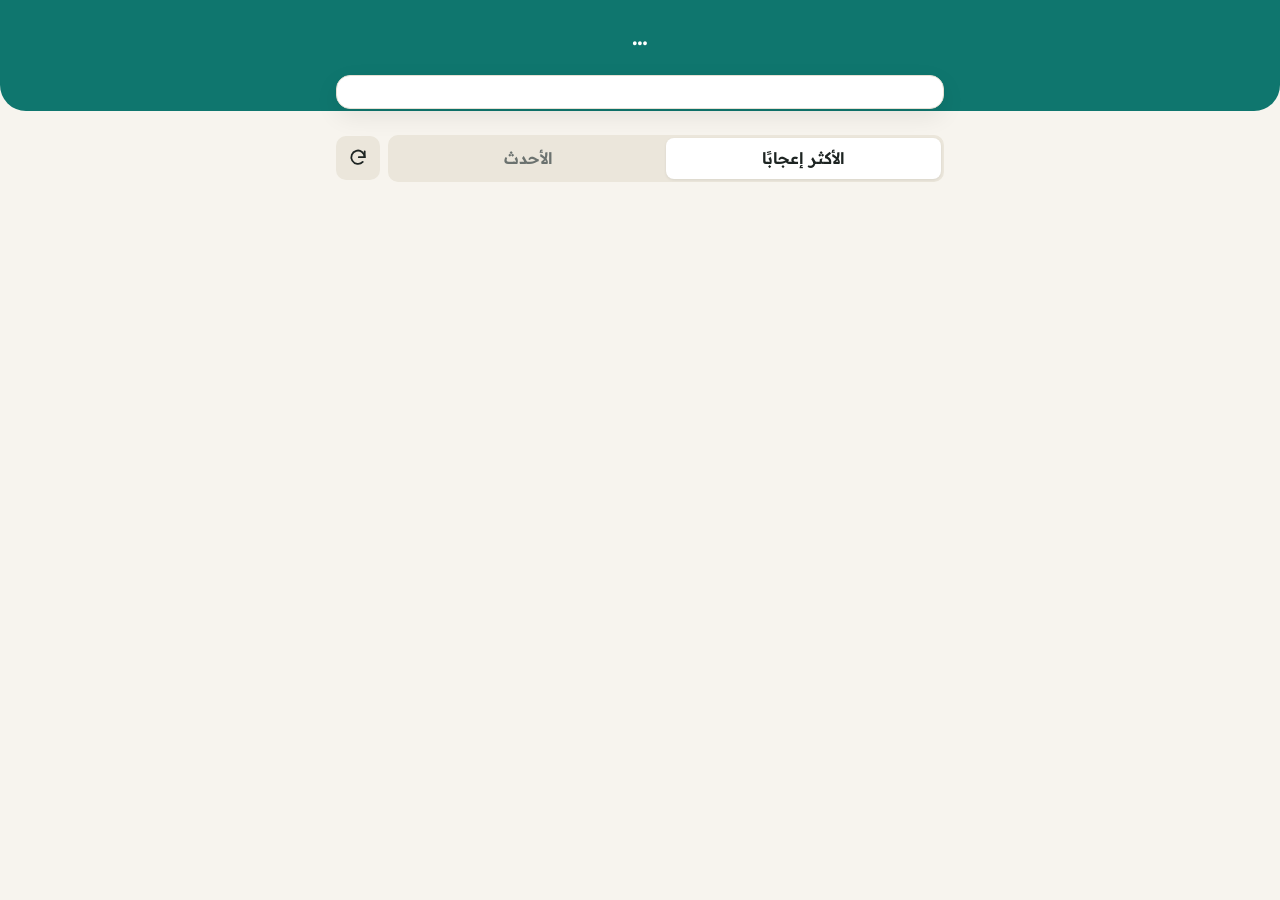
==== index.html @ 7f935d6c "Add files via upload" ====
<!doctype html>
<html lang="ar" dir="rtl">
<head>
<meta charset="utf-8">
<meta name="viewport" content="width=device-width, initial-scale=1, viewport-fit=cover">
<title>أسئلة الندوة</title>
<meta name="theme-color" content="#0f766e">
<link rel="preconnect" href="https://fonts.googleapis.com">
<link rel="preconnect" href="https://fonts.gstatic.com" crossorigin>
<link href="https://fonts.googleapis.com/css2?family=Readex+Pro:wght@400;600;700&display=swap" rel="stylesheet">
<link rel="stylesheet" href="style.css">
<style>
  .wrap { max-width: 640px; margin: 0 auto; padding: 0 16px 90px; }
  header.top {
    background: var(--accent); color: #fff; padding: 22px 16px 54px; text-align: center;
    border-radius: 0 0 26px 26px;
  }
  header.top img { height: 52px; margin-bottom: 8px; }
  header.top h1 { margin: 0; font-size: 1.35rem; line-height: 1.4; }
  header.top p { margin: .3rem 0 0; opacity: .88; font-size: .92rem; }
  .ask { margin-top: -36px; box-shadow: 0 8px 24px rgb(0 0 0 / .07); }
  .ask h2 { font-size: 1.05rem; margin: 0 0 .7rem; }
  .counter { font-size: .8rem; color: var(--muted); text-align: start; margin-top: -.6rem; margin-bottom: .8rem; }
  .counter.over { color: var(--danger); }
  .closed { text-align: center; padding: 1.4rem 1rem; }
  .sent { background: color-mix(in srgb, var(--ok) 10%, #fff); border-color: color-mix(in srgb, var(--ok) 35%, #fff); margin-top: .8rem; }
  .bar { display: flex; align-items: center; gap: .5rem; margin: 1.6rem 0 .8rem; }
  .tabs { display: flex; background: #ebe6db; border-radius: 10px; padding: 3px; flex: 1; }
  .tabs button { flex: 1; border: 0; background: none; padding: .5em; border-radius: 8px; cursor: pointer; font-weight: 600; color: var(--muted); }
  .tabs button[aria-selected=true] { background: #fff; color: var(--ink); box-shadow: 0 1px 3px rgb(0 0 0 / .08); }
  .refresh { width: 44px; height: 44px; border-radius: 10px; border: 0; background: #ebe6db; cursor: pointer; display: grid; place-items: center; }
  .refresh svg { width: 20px; height: 20px; }
  .refresh.spin svg { animation: spin .8s linear infinite; }
  @keyframes spin { to { transform: rotate(-360deg); } }
  #list, #answered { display: grid; gap: .6rem; }
  .q.mine { border-color: color-mix(in srgb, var(--accent) 45%, #fff); }
  .empty { text-align: center; color: var(--muted); padding: 2rem 0; }
  h3.sec { font-size: .95rem; color: var(--muted); margin: 1.6rem 0 .6rem; }
  #answered .q { opacity: .72; }
  .idle { text-align: center; font-size: .85rem; color: var(--muted); margin-top: .8rem; }
  .idle button { background: none; border: 0; color: var(--accent); font-weight: 600; cursor: pointer; text-decoration: underline; }
  .radio-row { display: flex; flex-wrap: wrap; gap: .4rem; }
  .radio-row label { border: 1.5px solid var(--line); border-radius: 99px; padding: .3em .9em; cursor: pointer; font-size: .9rem; background: #fff; }
  .radio-row input { display: none; }
  .radio-row input:checked + span { color: var(--accent); font-weight: 700; }
  .radio-row label:has(input:checked) { border-color: var(--accent); background: var(--accent-soft); }
</style>
</head>
<body>
<header class="top">
  <img data-logo alt="" hidden>
  <h1 id="title">…</h1>
  <p id="sub"></p>
</header>

<main class="wrap">
  <section class="card ask" id="askBox">
    <form id="askForm" hidden>
      <h2>اكتب سؤالك</h2>
      <label class="field" id="targetField" hidden>
        <span>موجّه إلى</span>
        <div class="radio-row" id="targets"></div>
      </label>
      <label class="field">
        <textarea id="body" maxlength="1000" placeholder="سؤالك هنا…" required></textarea>
      </label>
      <div class="counter" id="counter"></div>
      <label class="field" id="nameField">
        <span id="nameLabel">اسمك (اختياري)</span>
        <input type="text" id="name" maxlength="60" autocomplete="name">
      </label>
      <button class="btn" style="width:100%" id="sendBtn">إرسال السؤال</button>
    </form>
    <div class="closed" id="closedBox" hidden>
      <strong>باب الأسئلة مغلق حاليًا</strong>
      <p class="muted" style="margin:.3rem 0 0">يمكنك تصفّح الأسئلة والإعجاب بها</p>
    </div>
    <div class="card sent" id="sentBox" hidden></div>
  </section>

  <div class="bar">
    <div class="tabs" role="tablist">
      <button role="tab" aria-selected="true" data-order="top">الأكثر إعجابًا</button>
      <button role="tab" aria-selected="false" data-order="new">الأحدث</button>
    </div>
    <button class="refresh" id="refreshBtn" aria-label="تحديث">
      <svg viewBox="0 0 24 24" fill="none" stroke="currentColor" stroke-width="2.2" stroke-linecap="round"><path d="M20 11a8 8 0 1 0-2.3 5.7"/><path d="M20 4v7h-7"/></svg>
    </button>
  </div>
  <div id="list"></div>
  <div class="idle" id="idleBox" hidden>توقف التحديث التلقائي. <button id="resume">تحديث الآن</button></div>

  <h3 class="sec" id="answeredTitle" hidden>تمت الإجابة عليها</h3>
  <div id="answered"></div>
</main>

<script src="config.js"></script>
<script src="app.js"></script>
<script>
(() => {
  const { rpc, deviceId, store, esc, applyTheme, formatDate, toast, flip, C } = Nadwa;
  const $ = id => document.getElementById(id);
  const dev = deviceId();
  const params = new URLSearchParams(location.search);
  let eventId = params.get('e') || null;
  let ev = null, order = 'top', timer = null, lastTouch = Date.now(), loading = false;

  const likedKey = () => 'nadwa_liked_' + (ev ? ev.id : '');
  const mineKey = () => 'nadwa_mine_' + (ev ? ev.id : '');
  const getSet = k => new Set(JSON.parse(store.get(k) || '[]'));
  const saveSet = (k, s) => store.set(k, JSON.stringify([...s].slice(-500)));

  const heart = '<svg viewBox="0 0 24 24" fill="currentColor"><path d="M12 21s-7.5-4.6-9.6-9.3C.9 8.3 3 4.5 6.7 4.5c2.1 0 3.6 1.1 4.3 2.4h2c.7-1.3 2.2-2.4 4.3-2.4 3.7 0 5.8 3.8 4.3 7.2C19.5 16.4 12 21 12 21z"/></svg>';

  function card(q, liked, mine) {
    return `<article class="q${mine ? ' mine' : ''}" data-id="${q.id}">
      <div class="body">${esc(q.b)}
        <div class="meta">${q.a ? '<span>' + esc(q.a) + '</span>' : ''}${q.t ? '<span>إلى: ' + esc(q.t) + '</span>' : ''}${mine ? '<span class="badge">سؤالك</span>' : ''}</div>
      </div>
      <button class="like${liked ? ' on' : ''}" data-like="${q.id}" aria-pressed="${liked}" aria-label="إعجاب">
        ${heart}<span>${q.l}</span></button>
    </article>`;
  }

  function renderEvent() {
    document.title = ev.title;
    $('title').textContent = ev.title;
    $('sub').textContent = [ev.subtitle, formatDate(ev.event_date)].filter(Boolean).join(' — ');
    applyTheme(ev);
    $('askForm').hidden = !ev.is_open;
    $('closedBox').hidden = ev.is_open;
    $('nameField').hidden = ev.name_mode === 'anonymous';
    $('nameLabel').textContent = ev.name_mode === 'required' ? 'اسمك' : 'اسمك (اختياري)';
    $('name').required = ev.name_mode === 'required';
    if (!$('name').value) $('name').value = store.get('nadwa_name') || '';
    const sp = ev.speakers || [];
    $('targetField').hidden = sp.length === 0;
    const current = (document.querySelector('input[name=target]:checked') || {}).value || '';
    const want = ['', ...sp].join('|');
    if ($('targets').dataset.list !== want) {
      $('targets').dataset.list = want;
      $('targets').innerHTML = ['', ...sp].map(s =>
        `<label><input type="radio" name="target" value="${esc(s)}"${s === current ? ' checked' : ''}><span>${s ? esc(s) : 'الجميع'}</span></label>`).join('');
    }
    updateCounter();
  }

  function renderLists(data) {
    const liked = getSet(likedKey()), mine = getSet(mineKey());
    flip($('list'), () => {
      $('list').innerHTML = data.questions.length
        ? data.questions.map(q => card(q, liked.has(q.id), mine.has(q.id))).join('')
        : '<p class="empty">لا توجد أسئلة بعد، كن أول من يسأل</p>';
    });
    $('answeredTitle').hidden = data.answered.length === 0;
    $('answered').innerHTML = data.answered.map(q => card(q, liked.has(q.id), mine.has(q.id))).join('');
  }

  async function load(manual) {
    if (loading) return; loading = true;
    $('refreshBtn').classList.add('spin');
    try {
      const data = await rpc('get_board', { p_event: eventId, p_order: order, p_limit: 60 });
      if (!data.event) { $('title').textContent = 'لا توجد ندوة نشطة حاليًا'; return; }
      const evChanged = !ev || ev.id !== data.event.id;
      ev = data.event; eventId = ev.id;
      renderEvent();
      renderLists(data);
      if (manual && !evChanged) toast('تم التحديث');
    } catch (e) { if (manual) toast(e.message, 'err'); }
    finally { loading = false; $('refreshBtn').classList.remove('spin'); schedule(); }
  }

  // تحديث تلقائي فقط والصفحة ظاهرة، ويتوقف بعد فترة دون لمس
  function schedule() {
    clearTimeout(timer);
    if (document.hidden) return;
    if (Date.now() - lastTouch > C.ATTENDEE_IDLE_MIN * 60000) { $('idleBox').hidden = false; return; }
    $('idleBox').hidden = true;
    timer = setTimeout(() => load(false), C.REFRESH_ATTENDEE_SEC * 1000);
  }
  const touch = () => { const wasIdle = !$('idleBox').hidden; lastTouch = Date.now(); if (wasIdle) load(false); };
  ['pointerdown', 'keydown', 'scroll'].forEach(t => addEventListener(t, touch, { passive: true }));
  document.addEventListener('visibilitychange', () => { if (!document.hidden) { lastTouch = Date.now(); load(false); } else clearTimeout(timer); });

  // إعجاب
  async function onLike(btn) {
    const id = btn.dataset.like, liked = getSet(likedKey());
    const want = !liked.has(id);
    const num = btn.querySelector('span');
    const before = +num.textContent;
    want ? liked.add(id) : liked.delete(id); saveSet(likedKey(), liked);
    document.querySelectorAll(`[data-like="${id}"]`).forEach(b => {
      b.classList.toggle('on', want); b.setAttribute('aria-pressed', want);
      b.querySelector('span').textContent = Math.max(0, before + (want ? 1 : -1));
    });
    try {
      const r = await rpc('like_question', { p_question: id, p_device: dev, p_like: want });
      document.querySelectorAll(`[data-like="${id}"] span`).forEach(s => (s.textContent = r.likes));
    } catch (e) {
      want ? liked.delete(id) : liked.add(id); saveSet(likedKey(), liked);
      document.querySelectorAll(`[data-like="${id}"]`).forEach(b => {
        b.classList.toggle('on', !want); b.querySelector('span').textContent = before;
      });
      toast(e.message, 'err');
    }
  }
  document.addEventListener('click', e => { const b = e.target.closest('[data-like]'); if (b) onLike(b); });

  // عدّاد الحروف
  function updateCounter() {
    const max = ev ? ev.max_len : 300, n = $('body').value.trim().length;
    $('counter').textContent = `${n} / ${max}`;
    $('counter').classList.toggle('over', n > max);
  }
  $('body').addEventListener('input', updateCounter);

  // إرسال سؤال
  $('askForm').addEventListener('submit', async e => {
    e.preventDefault();
    const body = $('body').value.trim(), name = $('name').value.trim();
    if (body.length > ev.max_len) return toast(`السؤال أطول من ${ev.max_len} حرفًا`, 'err');
    const target = (document.querySelector('input[name=target]:checked') || {}).value || '';
    $('sendBtn').disabled = true;
    try {
      const r = await rpc('submit_question', { p_event: ev.id, p_body: body, p_name: name, p_target: target, p_device: dev });
      if (name) store.set('nadwa_name', name);
      $('body').value = ''; updateCounter();
      const all = document.querySelector('input[name=target][value=""]'); if (all) all.checked = true;
      $('sentBox').hidden = false;
      $('sentBox').textContent = r.status === 'pending'
        ? '✓ وصل سؤالك، وسيظهر بعد مراجعة المنشّط. يمكنك الآن الإعجاب بأسئلة الآخرين.'
        : '✓ نُشر سؤالك. يمكنك الآن الإعجاب بأسئلة الآخرين.';
      setTimeout(() => ($('sentBox').hidden = true), 9000);
      if (r.id) { const s = getSet(mineKey()); s.add(r.id); saveSet(mineKey(), s); }
      load(false);
    } catch (err) { toast(err.message, 'err'); }
    finally { $('sendBtn').disabled = false; }
  });

  // التبويبات
  document.querySelectorAll('[data-order]').forEach(b => b.addEventListener('click', () => {
    order = b.dataset.order;
    document.querySelectorAll('[data-order]').forEach(x => x.setAttribute('aria-selected', x === b));
    load(false);
  }));
  $('refreshBtn').addEventListener('click', () => load(true));
  $('resume').addEventListener('click', () => { lastTouch = Date.now(); load(true); });

  load(false);
})();
</script>
</body>
</html>
---- style.css ----
/* =====================================================================
   التصميم — غيّر الألوان والخط من هنا
   (اللون الرئيسي --accent يمكن تغييره أيضًا من صفحة الإعدادات لكل ندوة)
   ===================================================================== */
:root {
  --accent: #0f766e;          /* اللون الرئيسي */
  --bg: #f7f4ee;              /* الخلفية */
  --card: #ffffff;            /* البطاقات */
  --ink: #1d2422;             /* النص */
  --muted: #6b726f;           /* النص الثانوي */
  --line: #e6e0d4;            /* الحدود */
  --warn: #b45309;
  --danger: #b42318;
  --ok: #15803d;
  --radius: 14px;
  --font: 'Readex Pro', 'Tajawal', system-ui, sans-serif;
  --accent-soft: color-mix(in srgb, var(--accent) 12%, transparent);
}

* { box-sizing: border-box; }
html { -webkit-text-size-adjust: 100%; }
body {
  margin: 0; font-family: var(--font); background: var(--bg); color: var(--ink);
  line-height: 1.6; direction: rtl;
}
button, input, textarea, select { font: inherit; color: inherit; }
img[hidden], [hidden] { display: none !important; }

/* ---------- عناصر عامة ---------- */
.btn {
  display: inline-flex; align-items: center; justify-content: center; gap: .4em;
  border: 0; border-radius: 10px; padding: .7em 1.2em; cursor: pointer;
  background: var(--accent); color: #fff; font-weight: 600; min-height: 44px;
  transition: filter .15s, transform .1s; text-decoration: none;
}
.btn:hover { filter: brightness(1.08); }
.btn:active { transform: scale(.97); }
.btn:disabled { opacity: .55; cursor: default; }
.btn.ghost { background: transparent; color: var(--accent); box-shadow: inset 0 0 0 1.5px var(--accent); }
.btn.quiet { background: #ebe6db; color: var(--ink); }
.btn.danger { background: var(--danger); }
.btn.sm { padding: .35em .8em; min-height: 36px; font-size: .9rem; }

.field { display: block; margin-bottom: 1rem; }
.field > span { display: block; font-size: .9rem; color: var(--muted); margin-bottom: .3rem; }
input[type=text], input[type=password], input[type=date], input[type=number], input[type=url], textarea, select {
  width: 100%; padding: .75em .9em; border: 1.5px solid var(--line); border-radius: 10px;
  background: #fff; outline: none; transition: border-color .15s;
}
input:focus, textarea:focus, select:focus { border-color: var(--accent); }
textarea { resize: vertical; min-height: 6.5em; }

.card { background: var(--card); border: 1px solid var(--line); border-radius: var(--radius); padding: 1rem; }
.muted { color: var(--muted); }
.badge { display: inline-block; font-size: .78rem; padding: .1em .6em; border-radius: 99px; background: var(--accent-soft); color: var(--accent); font-weight: 600; }

#toast {
  position: fixed; inset-inline: 16px; bottom: 20px; margin: auto; max-width: 420px;
  background: #1d2422; color: #fff; padding: .8em 1.1em; border-radius: 12px; text-align: center;
  opacity: 0; transform: translateY(20px); transition: .25s; pointer-events: none; z-index: 99;
}
#toast.show { opacity: 1; transform: none; }
#toast.err { background: var(--danger); }
#toast.ok { background: var(--ok); }

.enter { animation: enter .45s ease both; }
@keyframes enter { from { opacity: 0; transform: translateY(-8px) scale(.98); } }

/* ---------- شاشة الدخول للمنشّط ---------- */
#gate { position: fixed; inset: 0; background: var(--bg); display: grid; place-items: center; z-index: 50; padding: 16px; }
#gate form { width: min(360px, 100%); text-align: center; }
#gate h1 { font-size: 1.3rem; margin: 0 0 1rem; }

/* ---------- بطاقة سؤال (مشتركة) ---------- */
.q {
  background: var(--card); border: 1px solid var(--line); border-radius: var(--radius);
  padding: .85rem 1rem; display: flex; gap: .8rem; align-items: flex-start;
}
.q .body { flex: 1; min-width: 0; overflow-wrap: anywhere; }
.q .meta { font-size: .82rem; color: var(--muted); margin-top: .25rem; display: flex; gap: .6em; flex-wrap: wrap; }
.like {
  flex: none; display: flex; flex-direction: column; align-items: center; justify-content: center;
  min-width: 56px; min-height: 56px; border-radius: 12px; border: 1.5px solid var(--line);
  background: #fff; cursor: pointer; font-weight: 700; color: var(--muted); padding: .2em;
  transition: .15s;
}
.like svg { width: 22px; height: 22px; }
.like.on { background: var(--accent); border-color: var(--accent); color: #fff; }
.like:active { transform: scale(.92); }
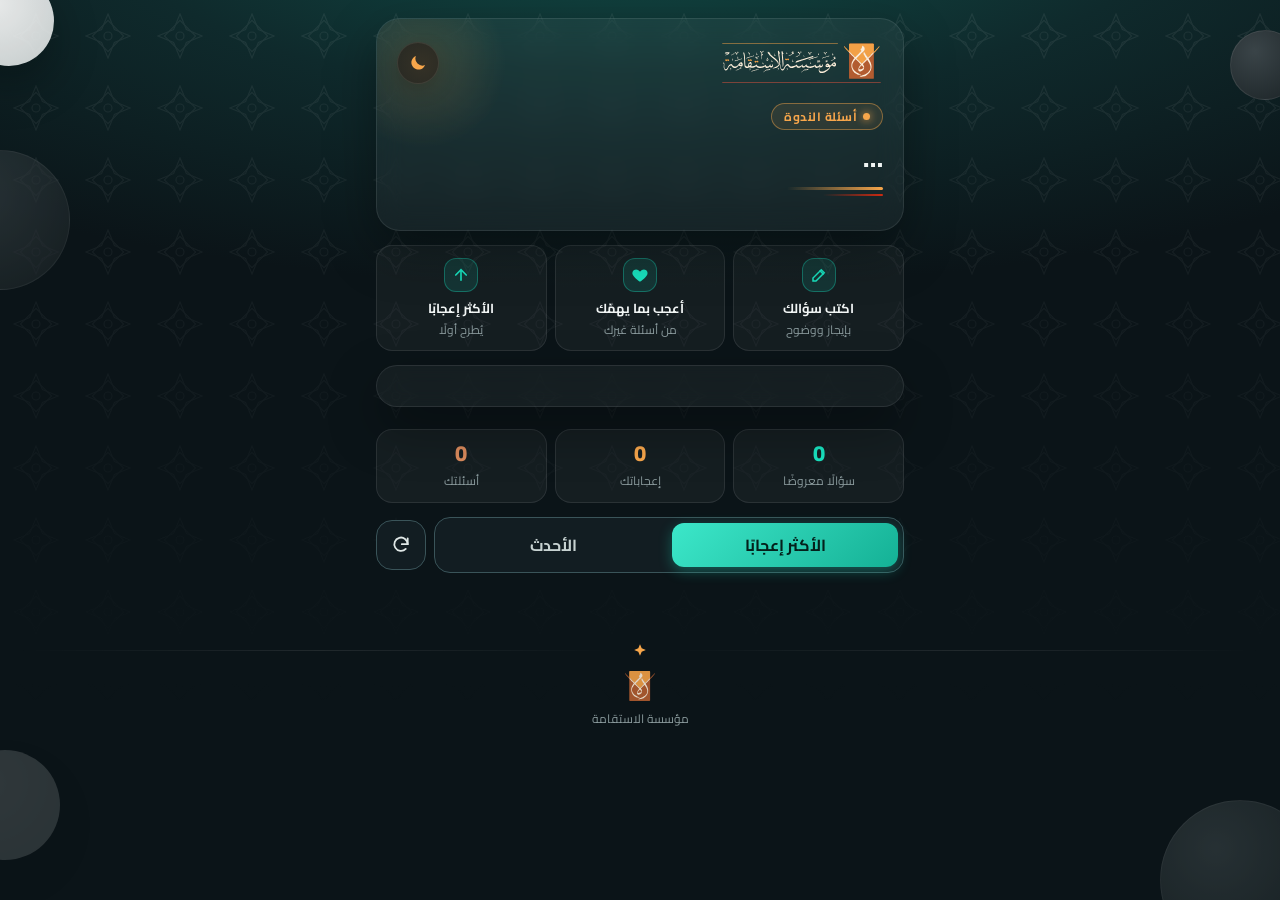
==== commit 0cfd73ac: "Add files via upload" ====
--- a/index.html
+++ b/index.html
@@ -4,59 +4,109 @@
 <meta charset="utf-8">
 <meta name="viewport" content="width=device-width, initial-scale=1, viewport-fit=cover">
 <title>أسئلة الندوة</title>
-<meta name="theme-color" content="#0f766e">
+<meta name="theme-color" content="#0b1418">
+<script>try{var t=new URLSearchParams(location.search).get('theme')||localStorage.getItem('nadwa_theme');if(t==='auto')t=matchMedia('(prefers-color-scheme: light)').matches?'light':'dark';if(t)document.documentElement.dataset.theme=t}catch(e){}</script>
+<link rel="icon" type="image/svg+xml" href="assets/istiqama-emblem.svg">
 <link rel="preconnect" href="https://fonts.googleapis.com">
 <link rel="preconnect" href="https://fonts.gstatic.com" crossorigin>
-<link href="https://fonts.googleapis.com/css2?family=Readex+Pro:wght@400;600;700&display=swap" rel="stylesheet">
+<link href="https://fonts.googleapis.com/css2?family=Cairo:wght@400;700;800&display=swap" rel="stylesheet">
 <link rel="stylesheet" href="style.css">
 <style>
-  .wrap { max-width: 640px; margin: 0 auto; padding: 0 16px 90px; }
-  header.top {
-    background: var(--accent); color: #fff; padding: 22px 16px 54px; text-align: center;
-    border-radius: 0 0 26px 26px;
-  }
-  header.top img { height: 52px; margin-bottom: 8px; }
-  header.top h1 { margin: 0; font-size: 1.35rem; line-height: 1.4; }
-  header.top p { margin: .3rem 0 0; opacity: .88; font-size: .92rem; }
-  .ask { margin-top: -36px; box-shadow: 0 8px 24px rgb(0 0 0 / .07); }
-  .ask h2 { font-size: 1.05rem; margin: 0 0 .7rem; }
+  .wrap { max-width: 560px; margin: 0 auto; padding: 18px 16px 30px; }
+  /* البطاقة الرئيسية */
+  .hero { position: relative; overflow: hidden; padding: 22px 20px 20px; }
+  .hero::after { content: ''; position: absolute; inset-inline-end: -40px; top: -40px; width: 170px; height: 170px; border-radius: 50%;
+    background: radial-gradient(circle, color-mix(in srgb, var(--amber) 16%, transparent), transparent 70%); pointer-events: none; }
+  .hero-top { display: flex; align-items: center; justify-content: space-between; gap: 12px; margin-bottom: 16px; }
+  .hero .logo { height: 44px; }
+  .hero h1 { margin: 0; font-size: 25px; line-height: 1.4; font-weight: 800; }
+  .hero .rule { margin: 12px 0 14px; }
+  .facts { display: flex; flex-wrap: wrap; gap: 8px; }
+  .fact { display: inline-flex; align-items: center; gap: 6px; font-size: 13px; color: var(--ink2); background: var(--chip); border: 1px solid var(--chip-line); padding: 4px 11px; border-radius: 99px; }
+  .fact svg { width: 15px; height: 15px; color: var(--accent); flex: none; }
+  .speakers { margin-top: 14px; padding-top: 14px; border-top: 1px dashed var(--card-line); }
+  .speakers .lbl { display: block; font-size: 12px; color: var(--muted); margin-bottom: 8px; font-weight: 700; }
+  .speakers .list { display: flex; flex-wrap: wrap; gap: 8px; }
+  .spk { display: inline-flex; align-items: center; gap: 7px; font-size: 13.5px; font-weight: 700; padding: 3px 12px 3px 4px; border-radius: 99px; background: var(--chip); border: 1px solid var(--chip-line); }
+  .spk .av { width: 26px; height: 26px; font-size: 12px; }
+  /* الخطوات */
+  .steps { list-style: none; margin: 14px 0 0; padding: 0; display: grid; grid-template-columns: repeat(3, 1fr); gap: 8px; }
+  .steps li { text-align: center; font-size: 12px; color: var(--muted); padding: 12px 6px 10px; border-radius: 16px; background: var(--card); border: 1px solid var(--card-line); }
+  .steps .n { display: grid; place-items: center; width: 34px; height: 34px; margin: 0 auto 6px; border-radius: 12px; background: var(--accent-soft); color: var(--accent); border: 1px solid var(--accent-line); }
+  .steps .n svg { width: 18px; height: 18px; }
+  .steps b { display: block; color: var(--ink); font-size: 13px; }
+  /* نموذج السؤال */
+  .ask { margin-top: 14px; }
+  .ask h2 { font-size: 1.12rem; margin: 0 0 .9rem; font-weight: 800; display: flex; align-items: center; gap: 8px; }
+  .ask h2 svg { width: 20px; height: 20px; color: var(--accent); }
   .counter { font-size: .8rem; color: var(--muted); text-align: start; margin-top: -.6rem; margin-bottom: .8rem; }
   .counter.over { color: var(--danger); }
-  .closed { text-align: center; padding: 1.4rem 1rem; }
-  .sent { background: color-mix(in srgb, var(--ok) 10%, #fff); border-color: color-mix(in srgb, var(--ok) 35%, #fff); margin-top: .8rem; }
-  .bar { display: flex; align-items: center; gap: .5rem; margin: 1.6rem 0 .8rem; }
-  .tabs { display: flex; background: #ebe6db; border-radius: 10px; padding: 3px; flex: 1; }
-  .tabs button { flex: 1; border: 0; background: none; padding: .5em; border-radius: 8px; cursor: pointer; font-weight: 600; color: var(--muted); }
-  .tabs button[aria-selected=true] { background: #fff; color: var(--ink); box-shadow: 0 1px 3px rgb(0 0 0 / .08); }
-  .refresh { width: 44px; height: 44px; border-radius: 10px; border: 0; background: #ebe6db; cursor: pointer; display: grid; place-items: center; }
+  .closed { text-align: center; padding: .6rem; }
+  .closed .ico { width: 56px; height: 56px; margin: 0 auto; border-radius: 18px; display: grid; place-items: center; background: color-mix(in srgb, var(--amber) 12%, transparent); color: var(--amber-ink); }
+  .closed .ico svg { width: 26px; height: 26px; }
+  .sent { margin-top: .9rem; padding: 12px; border-radius: 16px; font-weight: 700; text-align: center; font-size: 15px;
+          background: var(--accent-soft); color: var(--accent); border: 1px solid var(--accent-line); }
+  /* الإحصاءات */
+  .stats { display: grid; grid-template-columns: repeat(3, 1fr); gap: 8px; margin-top: 22px; }
+  .stats div { text-align: center; padding: 10px 6px; border-radius: 16px; background: var(--card); border: 1px solid var(--card-line); }
+  .stats b { display: block; font-size: 22px; line-height: 1.2; font-weight: 800; color: var(--accent); }
+  .stats div:nth-child(2) b { color: var(--amber-ink); }
+  .stats div:nth-child(3) b { color: var(--brown-ink); }
+  .stats small { color: var(--muted); font-size: 12px; }
+  .bar { display: flex; align-items: center; gap: .5rem; margin: 14px 0 12px; }
+  .bar .seg { flex: 1; }
+  .refresh { width: 50px; height: 50px; border-radius: 16px; border: 1.5px solid var(--field-line); background: var(--field); color: var(--ink2); cursor: pointer; display: grid; place-items: center; }
   .refresh svg { width: 20px; height: 20px; }
   .refresh.spin svg { animation: spin .8s linear infinite; }
   @keyframes spin { to { transform: rotate(-360deg); } }
-  #list, #answered { display: grid; gap: .6rem; }
-  .q.mine { border-color: color-mix(in srgb, var(--accent) 45%, #fff); }
-  .empty { text-align: center; color: var(--muted); padding: 2rem 0; }
-  h3.sec { font-size: .95rem; color: var(--muted); margin: 1.6rem 0 .6rem; }
-  #answered .q { opacity: .72; }
-  .idle { text-align: center; font-size: .85rem; color: var(--muted); margin-top: .8rem; }
-  .idle button { background: none; border: 0; color: var(--accent); font-weight: 600; cursor: pointer; text-decoration: underline; }
-  .radio-row { display: flex; flex-wrap: wrap; gap: .4rem; }
-  .radio-row label { border: 1.5px solid var(--line); border-radius: 99px; padding: .3em .9em; cursor: pointer; font-size: .9rem; background: #fff; }
+  #list, #answered { display: grid; gap: .7rem; }
+  .q.mine { border-color: color-mix(in srgb, var(--amber) 45%, transparent); }
+  .rank { flex: none; width: 26px; height: 26px; border-radius: 50%; display: grid; place-items: center; font-size: 12px; font-weight: 800; margin-top: 2px;
+          background: var(--chip); border: 1px solid var(--chip-line); color: var(--muted); }
+  .q.r1 .rank { background: var(--amber); color: #2A1C15; border-color: transparent; }
+  .q.r2 .rank { background: var(--brown); color: #fff; border-color: transparent; }
+  .q.r3 .rank { background: color-mix(in srgb, var(--flame) 85%, #000); color: #fff; border-color: transparent; }
+  .empty { text-align: center; color: var(--muted); padding: 2.2rem 1rem; border: 1.5px dashed var(--card-line); border-radius: 20px; }
+  .empty svg { width: 40px; height: 40px; color: var(--accent); opacity: .7; display: block; margin: 0 auto 8px; }
+  h3.sec { font-size: .95rem; color: var(--muted); margin: 1.8rem 0 .7rem; }
+  #answered .q { opacity: .62; }
+  #answered .q .done { color: var(--accent); font-weight: 700; }
+  .idle { text-align: center; font-size: .85rem; color: var(--muted); margin-top: .9rem; }
+  .idle button { background: none; border: 0; color: var(--accent); font-weight: 700; cursor: pointer; text-decoration: underline; }
+  .radio-row { display: flex; flex-wrap: wrap; gap: 8px; background: var(--field); border: 1.5px solid var(--field-line); border-radius: 18px; padding: 8px; }
+  .radio-row label { padding: 7px 14px; border: 1px solid var(--chip-line); border-radius: 999px; font-size: 14px; cursor: pointer; color: var(--chip-ink); background: var(--chip); transition: .15s; }
   .radio-row input { display: none; }
-  .radio-row input:checked + span { color: var(--accent); font-weight: 700; }
-  .radio-row label:has(input:checked) { border-color: var(--accent); background: var(--accent-soft); }
+  .radio-row label:has(input:checked) { background: var(--grad); color: var(--on-accent); font-weight: 700; box-shadow: 0 4px 14px var(--glow); border-color: transparent; }
+  @media (max-width: 370px) { .steps li { font-size: 11px; } .hero h1 { font-size: 22px; } }
 </style>
 </head>
 <body>
-<header class="top">
-  <img data-logo alt="" hidden>
-  <h1 id="title">…</h1>
-  <p id="sub"></p>
-</header>
-
+<div class="orbs"><span class="w o1"></span><span class="d o2"></span><span class="d o3"></span><span class="d o4"></span><span class="w o5"></span></div>
 <main class="wrap">
+  <header class="card hero">
+    <div class="hero-top">
+      <img class="logo" data-logo alt="مؤسسة الاستقامة" hidden>
+      <span id="themeSlot"></span>
+    </div>
+    <span class="brand"><span class="dot"></span>أسئلة الندوة</span>
+    <h1 id="title" style="margin-top:10px">…</h1>
+    <div class="rule"><i></i><i></i></div>
+    <div class="facts">
+      <span class="fact" id="fDate" hidden><svg viewBox="0 0 24 24" fill="none" stroke="currentColor" stroke-width="2" stroke-linecap="round"><rect x="3" y="5" width="18" height="16" rx="3"/><path d="M3 10h18M8 3v4M16 3v4"/></svg><span></span></span>
+      <span class="fact" id="fSub" hidden><svg viewBox="0 0 24 24" fill="none" stroke="currentColor" stroke-width="2" stroke-linecap="round"><path d="M12 21s-7-6.2-7-11.5A7 7 0 0 1 19 9.5C19 14.8 12 21 12 21z"/><circle cx="12" cy="9.5" r="2.5"/></svg><span></span></span>
+    </div>
+    <div class="speakers" id="speakers" hidden><span class="lbl">المحاضرون</span><div class="list" id="spkList"></div></div>
+  </header>
+
+  <ol class="steps">
+    <li><span class="n"><svg viewBox="0 0 24 24" fill="none" stroke="currentColor" stroke-width="2" stroke-linecap="round"><path d="M4 20h4L19 9l-4-4L4 16z"/><path d="M13.5 6.5l4 4"/></svg></span><b>اكتب سؤالك</b>بإيجاز ووضوح</li>
+    <li><span class="n"><svg viewBox="0 0 24 24" fill="currentColor"><path d="M12 21s-7.5-4.6-9.6-9.3C.9 8.3 3 4.5 6.7 4.5c2.1 0 3.6 1.1 4.3 2.4h2c.7-1.3 2.2-2.4 4.3-2.4 3.7 0 5.8 3.8 4.3 7.2C19.5 16.4 12 21 12 21z"/></svg></span><b>أعجب بما يهمّك</b>من أسئلة غيرك</li>
+    <li><span class="n"><svg viewBox="0 0 24 24" fill="none" stroke="currentColor" stroke-width="2.2" stroke-linecap="round"><path d="M12 19V5M5 12l7-7 7 7"/></svg></span><b>الأكثر إعجابًا</b>يُطرح أولًا</li>
+  </ol>
+
   <section class="card ask" id="askBox">
     <form id="askForm" hidden>
-      <h2>اكتب سؤالك</h2>
+      <h2><svg viewBox="0 0 24 24" fill="none" stroke="currentColor" stroke-width="2" stroke-linecap="round"><path d="M21 12a8 8 0 0 1-11.6 7.1L4 20l1-4.6A8 8 0 1 1 21 12z"/><path d="M9.5 9.5a2.5 2.5 0 1 1 3.3 2.4c-.5.2-.8.7-.8 1.2v.4M12 16.5h.01"/></svg>اكتب سؤالك</h2>
       <label class="field" id="targetField" hidden>
         <span>موجّه إلى</span>
         <div class="radio-row" id="targets"></div>
@@ -69,17 +119,24 @@
         <span id="nameLabel">اسمك (اختياري)</span>
         <input type="text" id="name" maxlength="60" autocomplete="name">
       </label>
-      <button class="btn" style="width:100%" id="sendBtn">إرسال السؤال</button>
+      <button class="btn" style="width:100%" id="sendBtn"><svg viewBox="0 0 24 24" fill="none" stroke="currentColor" stroke-width="2.2" stroke-linecap="round" stroke-linejoin="round"><path d="M3 11l18-8-8 18-2-8z"/></svg>إرسال السؤال</button>
     </form>
     <div class="closed" id="closedBox" hidden>
-      <strong>باب الأسئلة مغلق حاليًا</strong>
+      <div class="ico"><svg viewBox="0 0 24 24" fill="none" stroke="currentColor" stroke-width="2" stroke-linecap="round"><rect x="4" y="10" width="16" height="11" rx="3"/><path d="M8 10V7a4 4 0 0 1 8 0v3"/></svg></div>
+      <strong style="display:block;font-size:20px;margin-top:10px">باب الأسئلة مغلق حاليًا</strong>
       <p class="muted" style="margin:.3rem 0 0">يمكنك تصفّح الأسئلة والإعجاب بها</p>
     </div>
-    <div class="card sent" id="sentBox" hidden></div>
+    <div class="sent" id="sentBox" hidden></div>
   </section>
 
+  <div class="stats">
+    <div><b id="stQ">0</b><small>سؤالًا معروضًا</small></div>
+    <div><b id="stL">0</b><small>إعجاباتك</small></div>
+    <div><b id="stM">0</b><small>أسئلتك</small></div>
+  </div>
+
   <div class="bar">
-    <div class="tabs" role="tablist">
+    <div class="seg" role="tablist">
       <button role="tab" aria-selected="true" data-order="top">الأكثر إعجابًا</button>
       <button role="tab" aria-selected="false" data-order="new">الأحدث</button>
     </div>
@@ -93,6 +150,11 @@
   <h3 class="sec" id="answeredTitle" hidden>تمت الإجابة عليها</h3>
   <div id="answered"></div>
 </main>
+<footer class="foot">
+  <div class="ornament"><svg viewBox="0 0 24 24" fill="currentColor"><path d="M12 2l2.9 6.9L22 12l-7.1 3.1L12 22l-2.9-6.9L2 12l7.1-3.1z"/></svg></div>
+  <img data-emblem alt="" src="assets/istiqama-emblem.svg" style="margin-top:14px">
+  مؤسسة الاستقامة
+</footer>
 
 <script src="config.js"></script>
 <script src="app.js"></script>
@@ -112,20 +174,26 @@
 
   const heart = '<svg viewBox="0 0 24 24" fill="currentColor"><path d="M12 21s-7.5-4.6-9.6-9.3C.9 8.3 3 4.5 6.7 4.5c2.1 0 3.6 1.1 4.3 2.4h2c.7-1.3 2.2-2.4 4.3-2.4 3.7 0 5.8 3.8 4.3 7.2C19.5 16.4 12 21 12 21z"/></svg>';
 
-  function card(q, liked, mine) {
-    return `<article class="q${mine ? ' mine' : ''}" data-id="${q.id}">
+  let maxLikes = 1;
+  function card(q, liked, mine, rank, done) {
+    const r = rank && rank <= 3 && q.l > 0 ? ' r' + rank : '';
+    return `<article class="q${mine ? ' mine' : ''}${r}" data-id="${q.id}">
+      ${rank ? `<span class="rank">${rank}</span>` : ''}
       <div class="body">${esc(q.b)}
-        <div class="meta">${q.a ? '<span>' + esc(q.a) + '</span>' : ''}${q.t ? '<span>إلى: ' + esc(q.t) + '</span>' : ''}${mine ? '<span class="badge">سؤالك</span>' : ''}</div>
+        <div class="meta">${q.a ? `<span class="who"><span class="av">${esc(Nadwa.initials(q.a))}</span>${esc(q.a)}</span>` : ''}${q.t ? '<span>إلى: ' + esc(q.t) + '</span>' : ''}${mine ? '<span class="badge amber">سؤالك</span>' : ''}${done ? '<span class="done">✓ أُجيب عنه</span>' : ''}</div>
       </div>
       <button class="like${liked ? ' on' : ''}" data-like="${q.id}" aria-pressed="${liked}" aria-label="إعجاب">
         ${heart}<span>${q.l}</span></button>
+      ${!done ? `<span class="meter" style="width:${Math.round(100 * q.l / maxLikes)}%"></span>` : ''}
     </article>`;
   }
 
   function renderEvent() {
     document.title = ev.title;
     $('title').textContent = ev.title;
-    $('sub').textContent = [ev.subtitle, formatDate(ev.event_date)].filter(Boolean).join(' — ');
+    const d = formatDate(ev.event_date);
+    $('fDate').hidden = !d; $('fDate').lastElementChild.textContent = d;
+    $('fSub').hidden = !ev.subtitle; $('fSub').lastElementChild.textContent = ev.subtitle || '';
     applyTheme(ev);
     $('askForm').hidden = !ev.is_open;
     $('closedBox').hidden = ev.is_open;
@@ -134,6 +202,8 @@
     $('name').required = ev.name_mode === 'required';
     if (!$('name').value) $('name').value = store.get('nadwa_name') || '';
     const sp = ev.speakers || [];
+    $('speakers').hidden = sp.length === 0;
+    $('spkList').innerHTML = sp.map(n => `<span class="spk"><span class="av">${esc(Nadwa.initials(n))}</span>${esc(n)}</span>`).join('');
     $('targetField').hidden = sp.length === 0;
     const current = (document.querySelector('input[name=target]:checked') || {}).value || '';
     const want = ['', ...sp].join('|');
@@ -147,13 +217,17 @@
 
   function renderLists(data) {
     const liked = getSet(likedKey()), mine = getSet(mineKey());
+    maxLikes = Math.max(1, ...data.questions.map(q => q.l));
     flip($('list'), () => {
       $('list').innerHTML = data.questions.length
-        ? data.questions.map(q => card(q, liked.has(q.id), mine.has(q.id))).join('')
-        : '<p class="empty">لا توجد أسئلة بعد، كن أول من يسأل</p>';
+        ? data.questions.map((q, i) => card(q, liked.has(q.id), mine.has(q.id), order === 'top' ? i + 1 : 0)).join('')
+        : '<div class="empty"><svg viewBox="0 0 24 24" fill="none" stroke="currentColor" stroke-width="1.6" stroke-linecap="round"><path d="M21 12a8 8 0 0 1-11.6 7.1L4 20l1-4.6A8 8 0 1 1 21 12z"/></svg>لا توجد أسئلة بعد، كن أول من يسأل</div>';
     });
     $('answeredTitle').hidden = data.answered.length === 0;
-    $('answered').innerHTML = data.answered.map(q => card(q, liked.has(q.id), mine.has(q.id))).join('');
+    $('answered').innerHTML = data.answered.map(q => card(q, liked.has(q.id), mine.has(q.id), 0, true)).join('');
+    $('stQ').textContent = data.total || 0;
+    $('stL').textContent = liked.size;
+    $('stM').textContent = mine.size;
   }
 
   async function load(manual) {
@@ -189,7 +263,7 @@
     const want = !liked.has(id);
     const num = btn.querySelector('span');
     const before = +num.textContent;
-    want ? liked.add(id) : liked.delete(id); saveSet(likedKey(), liked);
+    want ? liked.add(id) : liked.delete(id); saveSet(likedKey(), liked); $('stL').textContent = liked.size;
     document.querySelectorAll(`[data-like="${id}"]`).forEach(b => {
       b.classList.toggle('on', want); b.setAttribute('aria-pressed', want);
       b.querySelector('span').textContent = Math.max(0, before + (want ? 1 : -1));
@@ -247,6 +321,7 @@
   $('refreshBtn').addEventListener('click', () => load(true));
   $('resume').addEventListener('click', () => { lastTouch = Date.now(); load(true); });
 
+  $('themeSlot').appendChild(Nadwa.themeButton());
   load(false);
 })();
 </script>
--- a/style.css
+++ b/style.css
@@ -1,89 +1,208 @@
 /* =====================================================================
-   التصميم — غيّر الألوان والخط من هنا
-   (اللون الرئيسي --accent يمكن تغييره أيضًا من صفحة الإعدادات لكل ندوة)
+   التصميم — على نمط تطبيقات التسجيل (مؤسسة الاستقامة)
+   وضعان: ليلي (الافتراضي) ونهاري بخلفية بيضاء — <html data-theme="light|dark">
+   ألوان الشعار (عنبري، بني فخّاري، أحمر) بجرعات صغيرة
    ===================================================================== */
+
+/* ---------- الوضع الليلي ---------- */
 :root {
-  --accent: #0f766e;          /* اللون الرئيسي */
-  --bg: #f7f4ee;              /* الخلفية */
-  --card: #ffffff;            /* البطاقات */
-  --ink: #1d2422;             /* النص */
-  --muted: #6b726f;           /* النص الثانوي */
-  --line: #e6e0d4;            /* الحدود */
-  --warn: #b45309;
-  --danger: #b42318;
-  --ok: #15803d;
-  --radius: 14px;
-  --font: 'Readex Pro', 'Tajawal', system-ui, sans-serif;
+  --bg: #0b1418; --bg2: #0f2a2c; --hero: #11504a;
+  --card: rgba(255,255,255,.045); --card-solid: #101b1f; --card-line: rgba(255,255,255,.09);
+  --field: #121d22; --field-line: #3a5459;
+  --chip: rgba(255,255,255,.05); --chip-line: rgba(255,255,255,.09); --chip-ink: #c7d2d1;
+  --ink: #f1f5f4; --ink2: #dfe7e6; --muted: #8a9a9c; --placeholder: #5b6b6e;
+  --shadow: 0 20px 50px rgba(0,0,0,.35); --shadow-sm: 0 6px 18px rgba(0,0,0,.25);
+  --accent-default: #19e3c0;
+  --accent: var(--accent-default);
+  --on-accent: #04201b;
+  --pattern: rgba(255,255,255,.07);
+  --orb-w1: #fff; --orb-w2: #d9dede; --orb-d1: #3a4448; --orb-d2: #1b2326;
+  /* ألوان الشعار */
+  --amber: #F7A64B; --brown: #BB642F; --flame: #EE2B0D;
+  --amber-ink: #F7A64B; --brown-ink: #d98a5c; --flame-ink: #ff7a5c;
+  --danger: #ff6b55;
+  --font: 'Cairo', system-ui, sans-serif;
+  color-scheme: dark;
+}
+
+/* ---------- الوضع النهاري ---------- */
+:root[data-theme="light"] {
+  --bg: #ffffff; --bg2: #f6faf9; --hero: #dcf3ee;
+  --card: rgba(255,255,255,.92); --card-solid: #ffffff; --card-line: #e1e8e7;
+  --field: #f6f9f9; --field-line: #cdd9d8;
+  --chip: #f1f5f4; --chip-line: #e1e8e7; --chip-ink: #3b4b4e;
+  --ink: #0b1a1e; --ink2: #22343a; --muted: #5f7073; --placeholder: #98a6a8;
+  --shadow: 0 14px 40px rgba(16,52,56,.09); --shadow-sm: 0 4px 14px rgba(16,52,56,.07);
+  --accent-default: #0c9e85;
+  --on-accent: #ffffff;
+  --pattern: rgba(12,120,104,.09);
+  --orb-w1: #fde7cc; --orb-w2: #f7c992; --orb-d1: #d8efe9; --orb-d2: #b9e2d8;
+  --amber-ink: #b86a12; --brown-ink: #9a4a22; --flame-ink: #c8260b;
+  --danger: #c8260b;
+  color-scheme: light;
+}
+
+:root {
+  --accent2: color-mix(in srgb, var(--accent) 78%, #000);
+  --glow: color-mix(in srgb, var(--accent) 32%, transparent);
   --accent-soft: color-mix(in srgb, var(--accent) 12%, transparent);
+  --accent-line: color-mix(in srgb, var(--accent) 35%, transparent);
+  --grad: linear-gradient(135deg, color-mix(in srgb, var(--accent) 85%, #fff), var(--accent2));
 }
 
 * { box-sizing: border-box; }
-html { -webkit-text-size-adjust: 100%; }
+html { background: var(--bg); -webkit-text-size-adjust: 100%; }
 body {
-  margin: 0; font-family: var(--font); background: var(--bg); color: var(--ink);
-  line-height: 1.6; direction: rtl;
+  margin: 0; min-height: 100vh; font-family: var(--font); color: var(--ink); line-height: 1.65; direction: rtl;
+  background: radial-gradient(120% 60% at 50% -10%, var(--hero) 0%, var(--bg2) 35%, var(--bg) 70%);
+  background-attachment: fixed; overflow-x: hidden; transition: background-color .3s, color .3s;
 }
 button, input, textarea, select { font: inherit; color: inherit; }
 img[hidden], [hidden] { display: none !important; }
+a { color: var(--accent); }
+
+/* ---------- الزخرفة الهندسية (نجمة ثمانية خفيفة) ---------- */
+body::before {
+  content: ''; position: fixed; inset: 0; pointer-events: none; z-index: 0;
+  background: linear-gradient(180deg, var(--pattern) 0%, transparent 80%);
+  -webkit-mask: url("data:image/svg+xml,%3Csvg xmlns='http://www.w3.org/2000/svg' width='72' height='72' viewBox='0 0 72 72'%3E%3Cg fill='none' stroke='%23000' stroke-width='1.2'%3E%3Cpath d='M36 14l6.4 15.6L58 36l-15.6 6.4L36 58l-6.4-15.6L14 36l15.6-6.4z'/%3E%3Cpath d='M25 25h22v22H25z' transform='rotate(45 36 36)'/%3E%3Ccircle cx='36' cy='36' r='4'/%3E%3C/g%3E%3C/svg%3E") 0 0 / 72px 72px repeat;
+          mask: url("data:image/svg+xml,%3Csvg xmlns='http://www.w3.org/2000/svg' width='72' height='72' viewBox='0 0 72 72'%3E%3Cg fill='none' stroke='%23000' stroke-width='1.2'%3E%3Cpath d='M36 14l6.4 15.6L58 36l-15.6 6.4L36 58l-6.4-15.6L14 36l15.6-6.4z'/%3E%3Cpath d='M25 25h22v22H25z' transform='rotate(45 36 36)'/%3E%3Ccircle cx='36' cy='36' r='4'/%3E%3C/g%3E%3C/svg%3E") 0 0 / 72px 72px repeat;
+}
+
+/* ---------- الدوائر الزخرفية ---------- */
+.orbs { position: fixed; inset: 0; pointer-events: none; z-index: 0; overflow: hidden; }
+.orbs span { position: absolute; border-radius: 50%; }
+.orbs .w { background: radial-gradient(circle at 35% 30%, var(--orb-w1), var(--orb-w2)); box-shadow: var(--shadow); }
+.orbs .d { background: radial-gradient(circle at 35% 30%, var(--orb-d1), var(--orb-d2)); border: 1px solid var(--chip-line); }
+.orbs .o1 { width: 90px; height: 90px; top: -24px; left: -36px; opacity: .9; }
+.orbs .o2 { width: 140px; height: 140px; top: 150px; left: -70px; opacity: .6; }
+.orbs .o3 { width: 70px; height: 70px; top: 30px; right: -20px; }
+.orbs .o4 { width: 160px; height: 160px; bottom: -60px; right: -40px; opacity: .6; }
+.orbs .o5 { width: 110px; height: 110px; bottom: 40px; left: -50px; opacity: .15; }
+:root[data-theme="light"] .orbs .w { opacity: .55; }
+.wrap, .stage { position: relative; z-index: 1; }
+
+/* ---------- الهوية ---------- */
+.brand {
+  display: inline-flex; align-items: center; gap: 6px; font-size: 12px; font-weight: 700; letter-spacing: .5px; color: var(--amber-ink);
+  border: 1px solid color-mix(in srgb, var(--amber) 45%, transparent); border-radius: 999px; padding: 3px 12px;
+  background: color-mix(in srgb, var(--amber) 9%, transparent);
+}
+.brand .dot { width: 7px; height: 7px; border-radius: 50%; background: var(--amber); box-shadow: 0 0 8px var(--amber); }
+.logo { display: block; height: 54px; width: auto; }
+.rule { width: 96px; }
+.rule i { display: block; height: 3px; border-radius: 3px; background: linear-gradient(90deg, transparent, var(--amber)); }
+.rule i + i { height: 2px; width: 62%; margin-top: 4px; background: linear-gradient(90deg, transparent, var(--flame)); opacity: .85; }
+.ornament { display: flex; align-items: center; gap: 10px; color: var(--muted); font-size: 12px; }
+.ornament::before, .ornament::after { content: ''; flex: 1; height: 1px; background: linear-gradient(90deg, transparent, var(--card-line), transparent); }
+.ornament svg { width: 14px; height: 14px; color: var(--amber); }
 
 /* ---------- عناصر عامة ---------- */
 .btn {
-  display: inline-flex; align-items: center; justify-content: center; gap: .4em;
-  border: 0; border-radius: 10px; padding: .7em 1.2em; cursor: pointer;
-  background: var(--accent); color: #fff; font-weight: 600; min-height: 44px;
-  transition: filter .15s, transform .1s; text-decoration: none;
-}
-.btn:hover { filter: brightness(1.08); }
-.btn:active { transform: scale(.97); }
+  display: inline-flex; align-items: center; justify-content: center; gap: .45em; text-decoration: none;
+  border: 0; border-radius: 16px; padding: .75em 1.3em; cursor: pointer; min-height: 46px; font-weight: 800;
+  background: var(--grad); color: var(--on-accent); box-shadow: 0 10px 28px var(--glow); transition: transform .1s, opacity .15s, filter .15s;
+}
+.btn svg { width: 1.1em; height: 1.1em; }
+.btn:hover { filter: brightness(1.05); }
+.btn:active { transform: scale(.98); }
 .btn:disabled { opacity: .55; cursor: default; }
-.btn.ghost { background: transparent; color: var(--accent); box-shadow: inset 0 0 0 1.5px var(--accent); }
-.btn.quiet { background: #ebe6db; color: var(--ink); }
-.btn.danger { background: var(--danger); }
-.btn.sm { padding: .35em .8em; min-height: 36px; font-size: .9rem; }
+.btn.ghost { background: transparent; color: var(--ink); border: 1.5px solid var(--field-line); box-shadow: none; font-weight: 700; }
+.btn.quiet { background: var(--chip); color: var(--ink2); border: 1px solid var(--chip-line); box-shadow: none; font-weight: 700; }
+.btn.danger { background: color-mix(in srgb, var(--danger) 10%, transparent); color: var(--danger); border: 1px solid color-mix(in srgb, var(--danger) 40%, transparent); box-shadow: none; }
+.btn.sm { padding: .35em .9em; min-height: 36px; font-size: .9rem; border-radius: 12px; }
 
 .field { display: block; margin-bottom: 1rem; }
-.field > span { display: block; font-size: .9rem; color: var(--muted); margin-bottom: .3rem; }
+.field > span { display: block; font-size: 14px; font-weight: 700; color: var(--ink2); margin-bottom: .45rem; }
 input[type=text], input[type=password], input[type=date], input[type=number], input[type=url], textarea, select {
-  width: 100%; padding: .75em .9em; border: 1.5px solid var(--line); border-radius: 10px;
-  background: #fff; outline: none; transition: border-color .15s;
-}
-input:focus, textarea:focus, select:focus { border-color: var(--accent); }
+  width: 100%; padding: 14px 16px; border: 1.5px solid var(--field-line); border-radius: 16px; font-size: 16px;
+  background: var(--field); color: var(--ink); outline: none; transition: border-color .15s, box-shadow .15s;
+}
+input::placeholder, textarea::placeholder { color: var(--placeholder); }
+input:focus, textarea:focus, select:focus { border-color: var(--accent); box-shadow: 0 0 0 3px var(--accent-soft); }
 textarea { resize: vertical; min-height: 6.5em; }
 
-.card { background: var(--card); border: 1px solid var(--line); border-radius: var(--radius); padding: 1rem; }
+.card {
+  background: var(--card); border: 1px solid var(--card-line); border-radius: 24px; padding: 20px;
+  backdrop-filter: blur(14px); -webkit-backdrop-filter: blur(14px); box-shadow: var(--shadow);
+}
 .muted { color: var(--muted); }
-.badge { display: inline-block; font-size: .78rem; padding: .1em .6em; border-radius: 99px; background: var(--accent-soft); color: var(--accent); font-weight: 600; }
+.badge { display: inline-flex; align-items: center; gap: 4px; font-size: .74rem; padding: 0 .7em; border-radius: 99px; background: var(--accent-soft); color: var(--accent); font-weight: 700; border: 1px solid var(--accent-line); line-height: 1.8; }
+.badge.amber { color: var(--amber-ink); background: color-mix(in srgb, var(--amber) 9%, transparent); border-color: color-mix(in srgb, var(--amber) 40%, transparent); }
 
 #toast {
-  position: fixed; inset-inline: 16px; bottom: 20px; margin: auto; max-width: 420px;
-  background: #1d2422; color: #fff; padding: .8em 1.1em; border-radius: 12px; text-align: center;
-  opacity: 0; transform: translateY(20px); transition: .25s; pointer-events: none; z-index: 99;
+  position: fixed; inset-inline: 16px; bottom: 20px; margin: auto; max-width: 420px; z-index: 99;
+  background: var(--card-solid); color: var(--ink); border: 1px solid var(--field-line); padding: .8em 1.1em; border-radius: 16px;
+  text-align: center; font-weight: 700; box-shadow: var(--shadow);
+  opacity: 0; transform: translateY(20px); transition: .25s; pointer-events: none;
 }
 #toast.show { opacity: 1; transform: none; }
-#toast.err { background: var(--danger); }
-#toast.ok { background: var(--ok); }
+#toast.err { border-color: color-mix(in srgb, var(--danger) 60%, transparent); color: var(--danger); }
+#toast.ok { border-color: var(--accent-line); color: var(--accent); }
 
 .enter { animation: enter .45s ease both; }
 @keyframes enter { from { opacity: 0; transform: translateY(-8px) scale(.98); } }
+@keyframes pop { 40% { transform: scale(1.18); } }
+@keyframes pulse { 0%, 100% { opacity: 1; } 50% { opacity: .35; } }
+
+/* ---------- زر تبديل الوضع ---------- */
+.theme-btn {
+  width: 42px; height: 42px; border-radius: 50%; border: 1px solid var(--chip-line); background: var(--card-solid);
+  color: var(--amber-ink); display: grid; place-items: center; cursor: pointer; box-shadow: var(--shadow-sm); flex: none;
+}
+.theme-btn svg { width: 20px; height: 20px; }
+.theme-btn .sun { display: none; }
+:root[data-theme="light"] .theme-btn .sun { display: block; }
+:root[data-theme="light"] .theme-btn .moon { display: none; }
+.theme-float { position: fixed; top: 14px; left: 14px; z-index: 20; }
 
 /* ---------- شاشة الدخول للمنشّط ---------- */
-#gate { position: fixed; inset: 0; background: var(--bg); display: grid; place-items: center; z-index: 50; padding: 16px; }
-#gate form { width: min(360px, 100%); text-align: center; }
-#gate h1 { font-size: 1.3rem; margin: 0 0 1rem; }
+#gate { position: fixed; inset: 0; display: grid; place-items: center; z-index: 50; padding: 16px;
+  background: radial-gradient(120% 60% at 50% -10%, var(--hero) 0%, var(--bg2) 35%, var(--bg) 70%); }
+#gate form { width: min(380px, 100%); text-align: center; }
+#gate h1 { font-size: 1.3rem; margin: .7rem 0 1rem; }
+#gate .logo { margin: 0 auto .4rem; height: 64px; }
 
 /* ---------- بطاقة سؤال (مشتركة) ---------- */
 .q {
-  background: var(--card); border: 1px solid var(--line); border-radius: var(--radius);
-  padding: .85rem 1rem; display: flex; gap: .8rem; align-items: flex-start;
-}
-.q .body { flex: 1; min-width: 0; overflow-wrap: anywhere; }
-.q .meta { font-size: .82rem; color: var(--muted); margin-top: .25rem; display: flex; gap: .6em; flex-wrap: wrap; }
+  position: relative; background: var(--card); border: 1px solid var(--card-line); border-radius: 20px; overflow: hidden;
+  padding: 14px 16px; display: flex; gap: 14px; align-items: flex-start; box-shadow: var(--shadow-sm);
+}
+.q .body { flex: 1; min-width: 0; overflow-wrap: anywhere; color: var(--ink); }
+.q .meta { font-size: .82rem; color: var(--muted); margin-top: .35rem; display: flex; gap: .7em; flex-wrap: wrap; align-items: center; }
+.q .meta .who { display: inline-flex; align-items: center; gap: 6px; }
+.av { width: 22px; height: 22px; border-radius: 50%; display: inline-grid; place-items: center; font-size: 11px; font-weight: 800;
+      background: color-mix(in srgb, var(--brown) 22%, transparent); color: var(--brown-ink); flex: none; }
 .like {
   flex: none; display: flex; flex-direction: column; align-items: center; justify-content: center;
-  min-width: 56px; min-height: 56px; border-radius: 12px; border: 1.5px solid var(--line);
-  background: #fff; cursor: pointer; font-weight: 700; color: var(--muted); padding: .2em;
-  transition: .15s;
+  min-width: 58px; min-height: 58px; border-radius: 16px; border: 1.5px solid var(--field-line);
+  background: var(--field); cursor: pointer; font-weight: 800; color: var(--muted); padding: .2em; transition: .15s;
 }
 .like svg { width: 22px; height: 22px; }
-.like.on { background: var(--accent); border-color: var(--accent); color: #fff; }
+.like.on { background: var(--grad); border-color: transparent; color: var(--on-accent); box-shadow: 0 4px 14px var(--glow); }
+.like.on svg { animation: pop .35s ease; }
 .like:active { transform: scale(.92); }
+.meter { position: absolute; bottom: 0; inset-inline-start: 0; height: 3px; border-radius: 3px; background: var(--grad); opacity: .7; transition: width .5s; }
+.q.r1 { border-color: color-mix(in srgb, var(--amber) 45%, transparent); }
+.q.r1::before, .q.r2::before, .q.r3::before { content: ''; position: absolute; inset-block: 12px; inset-inline-start: 0; width: 4px; border-radius: 0 4px 4px 0; }
+.q.r1::before { background: var(--amber); }
+.q.r2::before { background: var(--brown); }
+.q.r3::before { background: var(--flame); opacity: .8; }
+
+/* ---------- مفتاح تشغيل/إيقاف ---------- */
+.switch input {
+  flex: none; width: 2.8em; height: 1.5em; appearance: none; -webkit-appearance: none; margin: 0; cursor: pointer;
+  background: var(--field-line); border-radius: 99px; position: relative; transition: .2s;
+}
+.switch input::after { content: ''; position: absolute; top: .17em; inset-inline-start: .17em; width: 1.16em; height: 1.16em; border-radius: 50%; background: #fff; transition: .2s; box-shadow: 0 1px 3px rgba(0,0,0,.25); }
+.switch input:checked { background: var(--accent); box-shadow: 0 0 12px var(--glow); }
+.switch input:checked::after { inset-inline-start: 1.47em; }
+
+/* ---------- أزرار مقسّمة ---------- */
+.seg { display: flex; gap: 6px; background: var(--field); border: 1.5px solid var(--field-line); border-radius: 16px; padding: 5px; }
+.seg button { flex: 1; border: 0; background: none; padding: .55em .8em; border-radius: 12px; cursor: pointer; font-weight: 700; color: var(--chip-ink); transition: .15s; }
+.seg button[aria-selected=true] { background: var(--grad); color: var(--on-accent); box-shadow: 0 4px 14px var(--glow); }
+
+/* ---------- تذييل ---------- */
+.foot { position: relative; z-index: 1; text-align: center; color: var(--muted); font-size: 12px; padding: 28px 16px 36px; }
+.foot img { height: 30px; display: block; margin: 0 auto 8px; opacity: .9; }
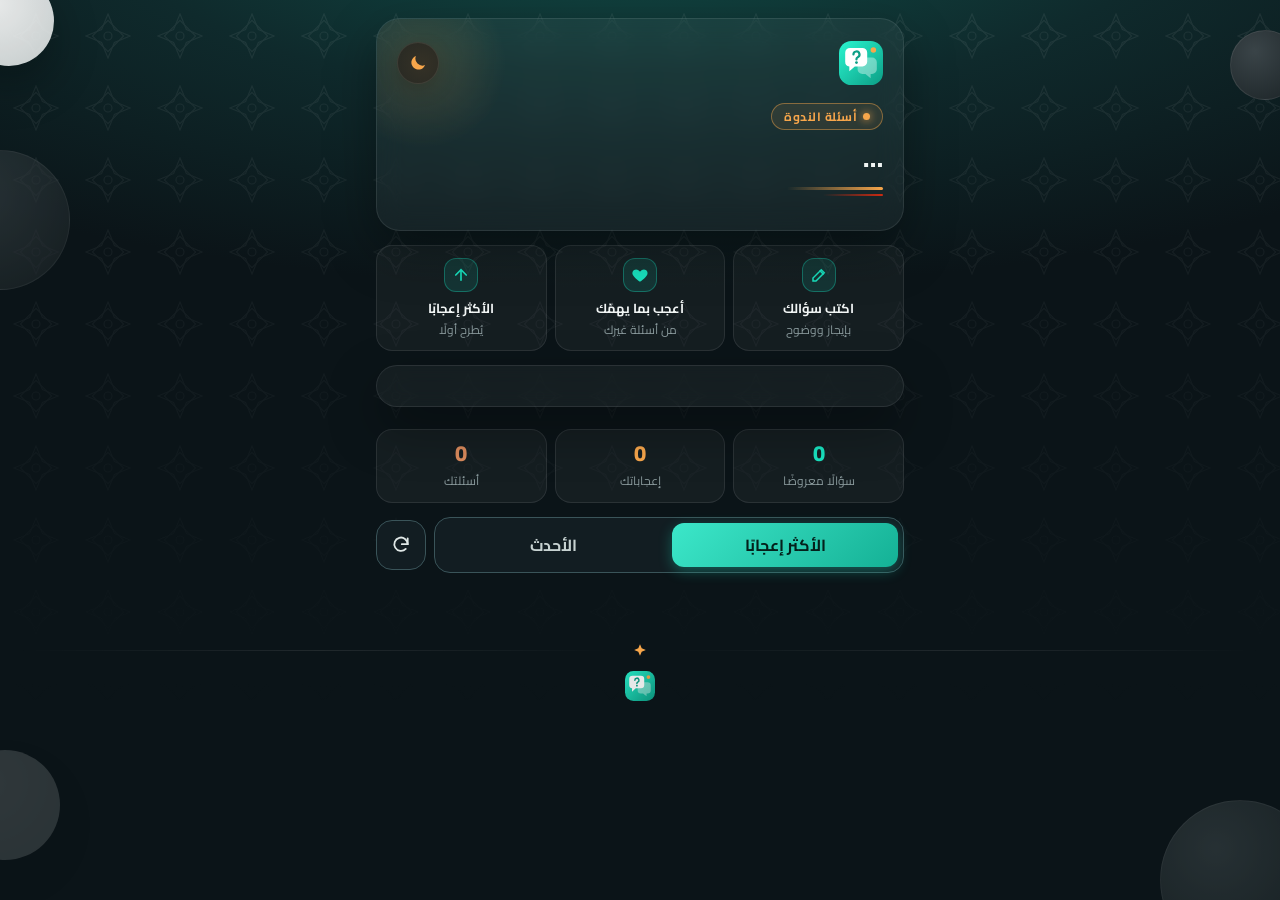
==== commit 447580bb: "Add files via upload" ====
--- a/index.html
+++ b/index.html
@@ -6,7 +6,8 @@
 <title>أسئلة الندوة</title>
 <meta name="theme-color" content="#0b1418">
 <script>try{var t=new URLSearchParams(location.search).get('theme')||localStorage.getItem('nadwa_theme');if(t==='auto')t=matchMedia('(prefers-color-scheme: light)').matches?'light':'dark';if(t)document.documentElement.dataset.theme=t}catch(e){}</script>
-<link rel="icon" type="image/svg+xml" href="assets/istiqama-emblem.svg">
+<link rel="icon" type="image/svg+xml" href="assets/icon-questions.svg">
+<link rel="apple-touch-icon" href="assets/icon-questions-180.png">
 <link rel="preconnect" href="https://fonts.googleapis.com">
 <link rel="preconnect" href="https://fonts.gstatic.com" crossorigin>
 <link href="https://fonts.googleapis.com/css2?family=Cairo:wght@400;700;800&display=swap" rel="stylesheet">
@@ -85,7 +86,7 @@
 <main class="wrap">
   <header class="card hero">
     <div class="hero-top">
-      <img class="logo" data-logo alt="مؤسسة الاستقامة" hidden>
+      <img class="logo" data-logo alt="" hidden>
       <span id="themeSlot"></span>
     </div>
     <span class="brand"><span class="dot"></span>أسئلة الندوة</span>
@@ -152,8 +153,8 @@
 </main>
 <footer class="foot">
   <div class="ornament"><svg viewBox="0 0 24 24" fill="currentColor"><path d="M12 2l2.9 6.9L22 12l-7.1 3.1L12 22l-2.9-6.9L2 12l7.1-3.1z"/></svg></div>
-  <img data-emblem alt="" src="assets/istiqama-emblem.svg" style="margin-top:14px">
-  مؤسسة الاستقامة
+  <img class="foot-logo" data-logo alt="" hidden style="margin-top:14px">
+  <span id="footTxt"></span>
 </footer>
 
 <script src="config.js"></script>
@@ -193,6 +194,7 @@
     $('title').textContent = ev.title;
     const d = formatDate(ev.event_date);
     $('fDate').hidden = !d; $('fDate').lastElementChild.textContent = d;
+    $('footTxt').textContent = ev.subtitle || '';
     $('fSub').hidden = !ev.subtitle; $('fSub').lastElementChild.textContent = ev.subtitle || '';
     applyTheme(ev);
     $('askForm').hidden = !ev.is_open;
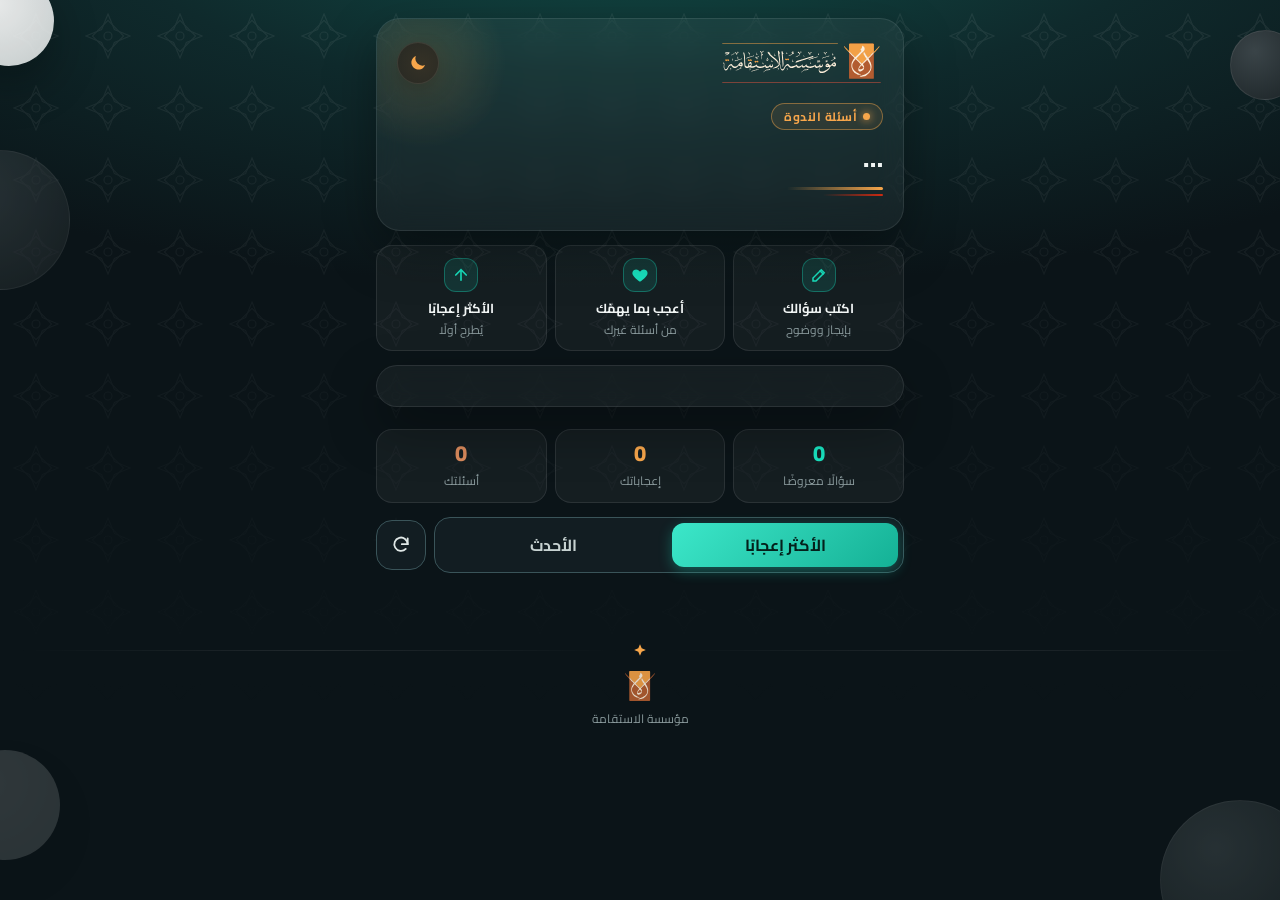
==== commit a5a8a02c: "Add files via upload" ====
--- a/index.html
+++ b/index.html
@@ -86,7 +86,7 @@
 <main class="wrap">
   <header class="card hero">
     <div class="hero-top">
-      <img class="logo" data-logo alt="" hidden>
+      <img class="logo" data-logo alt="مؤسسة الاستقامة" hidden>
       <span id="themeSlot"></span>
     </div>
     <span class="brand"><span class="dot"></span>أسئلة الندوة</span>
@@ -153,8 +153,8 @@
 </main>
 <footer class="foot">
   <div class="ornament"><svg viewBox="0 0 24 24" fill="currentColor"><path d="M12 2l2.9 6.9L22 12l-7.1 3.1L12 22l-2.9-6.9L2 12l7.1-3.1z"/></svg></div>
-  <img class="foot-logo" data-logo alt="" hidden style="margin-top:14px">
-  <span id="footTxt"></span>
+  <img alt="" src="assets/istiqama-emblem.svg" style="margin-top:14px">
+  مؤسسة الاستقامة
 </footer>
 
 <script src="config.js"></script>
@@ -194,7 +194,6 @@
     $('title').textContent = ev.title;
     const d = formatDate(ev.event_date);
     $('fDate').hidden = !d; $('fDate').lastElementChild.textContent = d;
-    $('footTxt').textContent = ev.subtitle || '';
     $('fSub').hidden = !ev.subtitle; $('fSub').lastElementChild.textContent = ev.subtitle || '';
     applyTheme(ev);
     $('askForm').hidden = !ev.is_open;
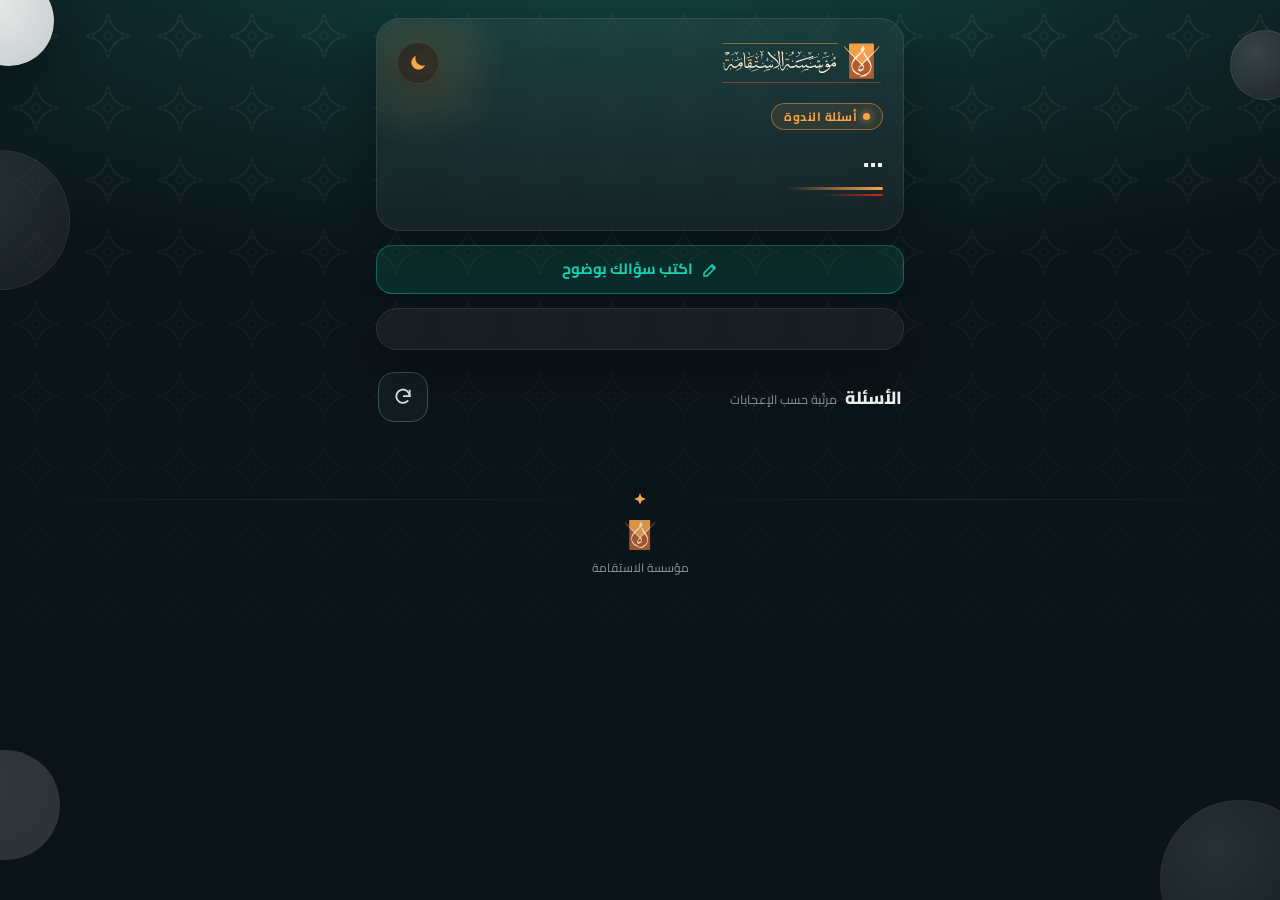
==== commit a70c6c46: "Add files via upload" ====
--- a/index.html
+++ b/index.html
@@ -30,12 +30,10 @@
   .speakers .list { display: flex; flex-wrap: wrap; gap: 8px; }
   .spk { display: inline-flex; align-items: center; gap: 7px; font-size: 13.5px; font-weight: 700; padding: 3px 12px 3px 4px; border-radius: 99px; background: var(--chip); border: 1px solid var(--chip-line); }
   .spk .av { width: 26px; height: 26px; font-size: 12px; }
-  /* الخطوات */
-  .steps { list-style: none; margin: 14px 0 0; padding: 0; display: grid; grid-template-columns: repeat(3, 1fr); gap: 8px; }
-  .steps li { text-align: center; font-size: 12px; color: var(--muted); padding: 12px 6px 10px; border-radius: 16px; background: var(--card); border: 1px solid var(--card-line); }
-  .steps .n { display: grid; place-items: center; width: 34px; height: 34px; margin: 0 auto 6px; border-radius: 12px; background: var(--accent-soft); color: var(--accent); border: 1px solid var(--accent-line); }
-  .steps .n svg { width: 18px; height: 18px; }
-  .steps b { display: block; color: var(--ink); font-size: 13px; }
+  /* التوصية */
+  .tip { display: flex; align-items: center; justify-content: center; gap: 8px; margin: 14px 0 0; padding: 11px 14px; border-radius: 16px;
+    font-weight: 700; font-size: 15px; color: var(--accent); background: var(--accent-soft); border: 1px solid var(--accent-line); }
+  .tip svg { width: 18px; height: 18px; flex: none; }
   /* نموذج السؤال */
   .ask { margin-top: 14px; }
   .ask h2 { font-size: 1.12rem; margin: 0 0 .9rem; font-weight: 800; display: flex; align-items: center; gap: 8px; }
@@ -47,15 +45,9 @@
   .closed .ico svg { width: 26px; height: 26px; }
   .sent { margin-top: .9rem; padding: 12px; border-radius: 16px; font-weight: 700; text-align: center; font-size: 15px;
           background: var(--accent-soft); color: var(--accent); border: 1px solid var(--accent-line); }
-  /* الإحصاءات */
-  .stats { display: grid; grid-template-columns: repeat(3, 1fr); gap: 8px; margin-top: 22px; }
-  .stats div { text-align: center; padding: 10px 6px; border-radius: 16px; background: var(--card); border: 1px solid var(--card-line); }
-  .stats b { display: block; font-size: 22px; line-height: 1.2; font-weight: 800; color: var(--accent); }
-  .stats div:nth-child(2) b { color: var(--amber-ink); }
-  .stats div:nth-child(3) b { color: var(--brown-ink); }
-  .stats small { color: var(--muted); font-size: 12px; }
-  .bar { display: flex; align-items: center; gap: .5rem; margin: 14px 0 12px; }
-  .bar .seg { flex: 1; }
+  .bar { display: flex; align-items: center; gap: .5rem; margin: 22px 2px 12px; }
+  .bar .lt { flex: 1; margin: 0; font-size: 1.1rem; font-weight: 800; display: flex; align-items: baseline; gap: 8px; flex-wrap: wrap; }
+  .bar .lt small { font-size: .78rem; font-weight: 400; color: var(--muted); }
   .refresh { width: 50px; height: 50px; border-radius: 16px; border: 1.5px solid var(--field-line); background: var(--field); color: var(--ink2); cursor: pointer; display: grid; place-items: center; }
   .refresh svg { width: 20px; height: 20px; }
   .refresh.spin svg { animation: spin .8s linear infinite; }
@@ -78,7 +70,7 @@
   .radio-row label { padding: 7px 14px; border: 1px solid var(--chip-line); border-radius: 999px; font-size: 14px; cursor: pointer; color: var(--chip-ink); background: var(--chip); transition: .15s; }
   .radio-row input { display: none; }
   .radio-row label:has(input:checked) { background: var(--grad); color: var(--on-accent); font-weight: 700; box-shadow: 0 4px 14px var(--glow); border-color: transparent; }
-  @media (max-width: 370px) { .steps li { font-size: 11px; } .hero h1 { font-size: 22px; } }
+  @media (max-width: 370px) { .hero h1 { font-size: 22px; } }
 </style>
 </head>
 <body>
@@ -99,15 +91,11 @@
     <div class="speakers" id="speakers" hidden><span class="lbl">المحاضرون</span><div class="list" id="spkList"></div></div>
   </header>
 
-  <ol class="steps">
-    <li><span class="n"><svg viewBox="0 0 24 24" fill="none" stroke="currentColor" stroke-width="2" stroke-linecap="round"><path d="M4 20h4L19 9l-4-4L4 16z"/><path d="M13.5 6.5l4 4"/></svg></span><b>اكتب سؤالك</b>بإيجاز ووضوح</li>
-    <li><span class="n"><svg viewBox="0 0 24 24" fill="currentColor"><path d="M12 21s-7.5-4.6-9.6-9.3C.9 8.3 3 4.5 6.7 4.5c2.1 0 3.6 1.1 4.3 2.4h2c.7-1.3 2.2-2.4 4.3-2.4 3.7 0 5.8 3.8 4.3 7.2C19.5 16.4 12 21 12 21z"/></svg></span><b>أعجب بما يهمّك</b>من أسئلة غيرك</li>
-    <li><span class="n"><svg viewBox="0 0 24 24" fill="none" stroke="currentColor" stroke-width="2.2" stroke-linecap="round"><path d="M12 19V5M5 12l7-7 7 7"/></svg></span><b>الأكثر إعجابًا</b>يُطرح أولًا</li>
-  </ol>
+  <p class="tip"><svg viewBox="0 0 24 24" fill="none" stroke="currentColor" stroke-width="2" stroke-linecap="round" stroke-linejoin="round"><path d="M4 20h4L19 9l-4-4L4 16z"/><path d="M13.5 6.5l4 4"/></svg>اكتب سؤالك بوضوح</p>
 
   <section class="card ask" id="askBox">
     <form id="askForm" hidden>
-      <h2><svg viewBox="0 0 24 24" fill="none" stroke="currentColor" stroke-width="2" stroke-linecap="round"><path d="M21 12a8 8 0 0 1-11.6 7.1L4 20l1-4.6A8 8 0 1 1 21 12z"/><path d="M9.5 9.5a2.5 2.5 0 1 1 3.3 2.4c-.5.2-.8.7-.8 1.2v.4M12 16.5h.01"/></svg>اكتب سؤالك</h2>
+      <h2><svg viewBox="0 0 24 24" fill="none" stroke="currentColor" stroke-width="2" stroke-linecap="round"><path d="M21 12a8 8 0 0 1-11.6 7.1L4 20l1-4.6A8 8 0 1 1 21 12z"/><path d="M9.5 9.5a2.5 2.5 0 1 1 3.3 2.4c-.5.2-.8.7-.8 1.2v.4M12 16.5h.01"/></svg>سؤالك</h2>
       <label class="field" id="targetField" hidden>
         <span>موجّه إلى</span>
         <div class="radio-row" id="targets"></div>
@@ -130,17 +118,9 @@
     <div class="sent" id="sentBox" hidden></div>
   </section>
 
-  <div class="stats">
-    <div><b id="stQ">0</b><small>سؤالًا معروضًا</small></div>
-    <div><b id="stL">0</b><small>إعجاباتك</small></div>
-    <div><b id="stM">0</b><small>أسئلتك</small></div>
-  </div>
 
   <div class="bar">
-    <div class="seg" role="tablist">
-      <button role="tab" aria-selected="true" data-order="top">الأكثر إعجابًا</button>
-      <button role="tab" aria-selected="false" data-order="new">الأحدث</button>
-    </div>
+    <h3 class="lt">الأسئلة<small>مرتّبة حسب الإعجابات</small></h3>
     <button class="refresh" id="refreshBtn" aria-label="تحديث">
       <svg viewBox="0 0 24 24" fill="none" stroke="currentColor" stroke-width="2.2" stroke-linecap="round"><path d="M20 11a8 8 0 1 0-2.3 5.7"/><path d="M20 4v7h-7"/></svg>
     </button>
@@ -166,7 +146,7 @@
   const dev = deviceId();
   const params = new URLSearchParams(location.search);
   let eventId = params.get('e') || null;
-  let ev = null, order = 'top', timer = null, lastTouch = Date.now(), loading = false;
+  let ev = null; const order = 'top'; let timer = null, lastTouch = Date.now(), loading = false;
 
   const likedKey = () => 'nadwa_liked_' + (ev ? ev.id : '');
   const mineKey = () => 'nadwa_mine_' + (ev ? ev.id : '');
@@ -226,9 +206,6 @@
     });
     $('answeredTitle').hidden = data.answered.length === 0;
     $('answered').innerHTML = data.answered.map(q => card(q, liked.has(q.id), mine.has(q.id), 0, true)).join('');
-    $('stQ').textContent = data.total || 0;
-    $('stL').textContent = liked.size;
-    $('stM').textContent = mine.size;
   }
 
   async function load(manual) {
@@ -264,9 +241,10 @@
     const want = !liked.has(id);
     const num = btn.querySelector('span');
     const before = +num.textContent;
-    want ? liked.add(id) : liked.delete(id); saveSet(likedKey(), liked); $('stL').textContent = liked.size;
+    want ? liked.add(id) : liked.delete(id); saveSet(likedKey(), liked);
     document.querySelectorAll(`[data-like="${id}"]`).forEach(b => {
       b.classList.toggle('on', want); b.setAttribute('aria-pressed', want);
+      if (want) { b.classList.remove('burst'); void b.offsetWidth; b.classList.add('burst'); b.addEventListener('animationend', () => b.classList.remove('burst'), { once: true }); }
       b.querySelector('span').textContent = Math.max(0, before + (want ? 1 : -1));
     });
     try {
@@ -313,12 +291,6 @@
     finally { $('sendBtn').disabled = false; }
   });
 
-  // التبويبات
-  document.querySelectorAll('[data-order]').forEach(b => b.addEventListener('click', () => {
-    order = b.dataset.order;
-    document.querySelectorAll('[data-order]').forEach(x => x.setAttribute('aria-selected', x === b));
-    load(false);
-  }));
   $('refreshBtn').addEventListener('click', () => load(true));
   $('resume').addEventListener('click', () => { lastTouch = Date.now(); load(true); });
 
--- a/style.css
+++ b/style.css
@@ -21,6 +21,7 @@
   --amber: #F7A64B; --brown: #BB642F; --flame: #EE2B0D;
   --amber-ink: #F7A64B; --brown-ink: #d98a5c; --flame-ink: #ff7a5c;
   --danger: #ff6b55;
+  --heart: #E8452F;          /* أحمر الاستقامة */
   --font: 'Cairo', system-ui, sans-serif;
   color-scheme: dark;
 }
@@ -39,6 +40,7 @@
   --orb-w1: #fde7cc; --orb-w2: #f7c992; --orb-d1: #d8efe9; --orb-d2: #b9e2d8;
   --amber-ink: #b86a12; --brown-ink: #9a4a22; --flame-ink: #c8260b;
   --danger: #c8260b;
+  --heart: #D9432F;
   color-scheme: light;
 }
 
@@ -174,14 +176,31 @@
 .av { width: 22px; height: 22px; border-radius: 50%; display: inline-grid; place-items: center; font-size: 11px; font-weight: 800;
       background: color-mix(in srgb, var(--brown) 22%, transparent); color: var(--brown-ink); flex: none; }
 .like {
-  flex: none; display: flex; flex-direction: column; align-items: center; justify-content: center;
+  flex: none; display: flex; flex-direction: column; align-items: center; justify-content: center; gap: 1px;
   min-width: 58px; min-height: 58px; border-radius: 16px; border: 1.5px solid var(--field-line);
-  background: var(--field); cursor: pointer; font-weight: 800; color: var(--muted); padding: .2em; transition: .15s;
-}
-.like svg { width: 22px; height: 22px; }
-.like.on { background: var(--grad); border-color: transparent; color: var(--on-accent); box-shadow: 0 4px 14px var(--glow); }
-.like.on svg { animation: pop .35s ease; }
-.like:active { transform: scale(.92); }
+  background: var(--field); cursor: pointer; font-weight: 800; color: var(--muted); padding: .2em; transition: background .2s, border-color .2s;
+  -webkit-tap-highlight-color: transparent;
+}
+/* القلب: أحمر مفرّغ قبل الإعجاب، ممتلئ بعده */
+.like svg { width: 24px; height: 24px; color: var(--heart); overflow: visible; }
+.like svg path { fill: transparent; stroke: currentColor; stroke-width: 2; stroke-linejoin: round; transition: fill .2s; }
+.like.on { background: color-mix(in srgb, var(--heart) 12%, var(--field)); border-color: color-mix(in srgb, var(--heart) 45%, transparent); color: var(--heart); }
+.like.on svg path { fill: currentColor; }
+/* عند الضغط فقط: نبضة حمراء مع توهّج عنبري */
+.like.burst { animation: heart-glow .8s ease-out; }
+.like.burst svg { animation: heart-beat .7s cubic-bezier(.2,.9,.3,1.4); }
+@keyframes heart-beat {
+  0% { transform: scale(1); }
+  25% { transform: scale(1.4); filter: drop-shadow(0 0 6px var(--amber)); }
+  45% { transform: scale(.9); }
+  65% { transform: scale(1.15); filter: drop-shadow(0 0 4px var(--amber)); }
+  100% { transform: scale(1); filter: none; }
+}
+@keyframes heart-glow {
+  0% { box-shadow: 0 0 0 0 color-mix(in srgb, var(--amber) 70%, transparent); }
+  100% { box-shadow: 0 0 0 16px color-mix(in srgb, var(--amber) 0%, transparent); }
+}
+.like:active { transform: scale(.94); }
 .meter { position: absolute; bottom: 0; inset-inline-start: 0; height: 3px; border-radius: 3px; background: var(--grad); opacity: .7; transition: width .5s; }
 .q.r1 { border-color: color-mix(in srgb, var(--amber) 45%, transparent); }
 .q.r1::before, .q.r2::before, .q.r3::before { content: ''; position: absolute; inset-block: 12px; inset-inline-start: 0; width: 4px; border-radius: 0 4px 4px 0; }
@@ -206,3 +225,9 @@
 /* ---------- تذييل ---------- */
 .foot { position: relative; z-index: 1; text-align: center; color: var(--muted); font-size: 12px; padding: 28px 16px 36px; }
 .foot img { height: 30px; display: block; margin: 0 auto 8px; opacity: .9; }
+
+/* ---------- الشاشات الصغيرة: إخفاء الدوائر الكبيرة التي تغطي العناصر ---------- */
+@media (max-width: 680px), (max-height: 520px) {
+  .orbs .o1, .orbs .o3 { display: none; }
+  .orbs .o2, .orbs .o4 { opacity: .35; }
+}
